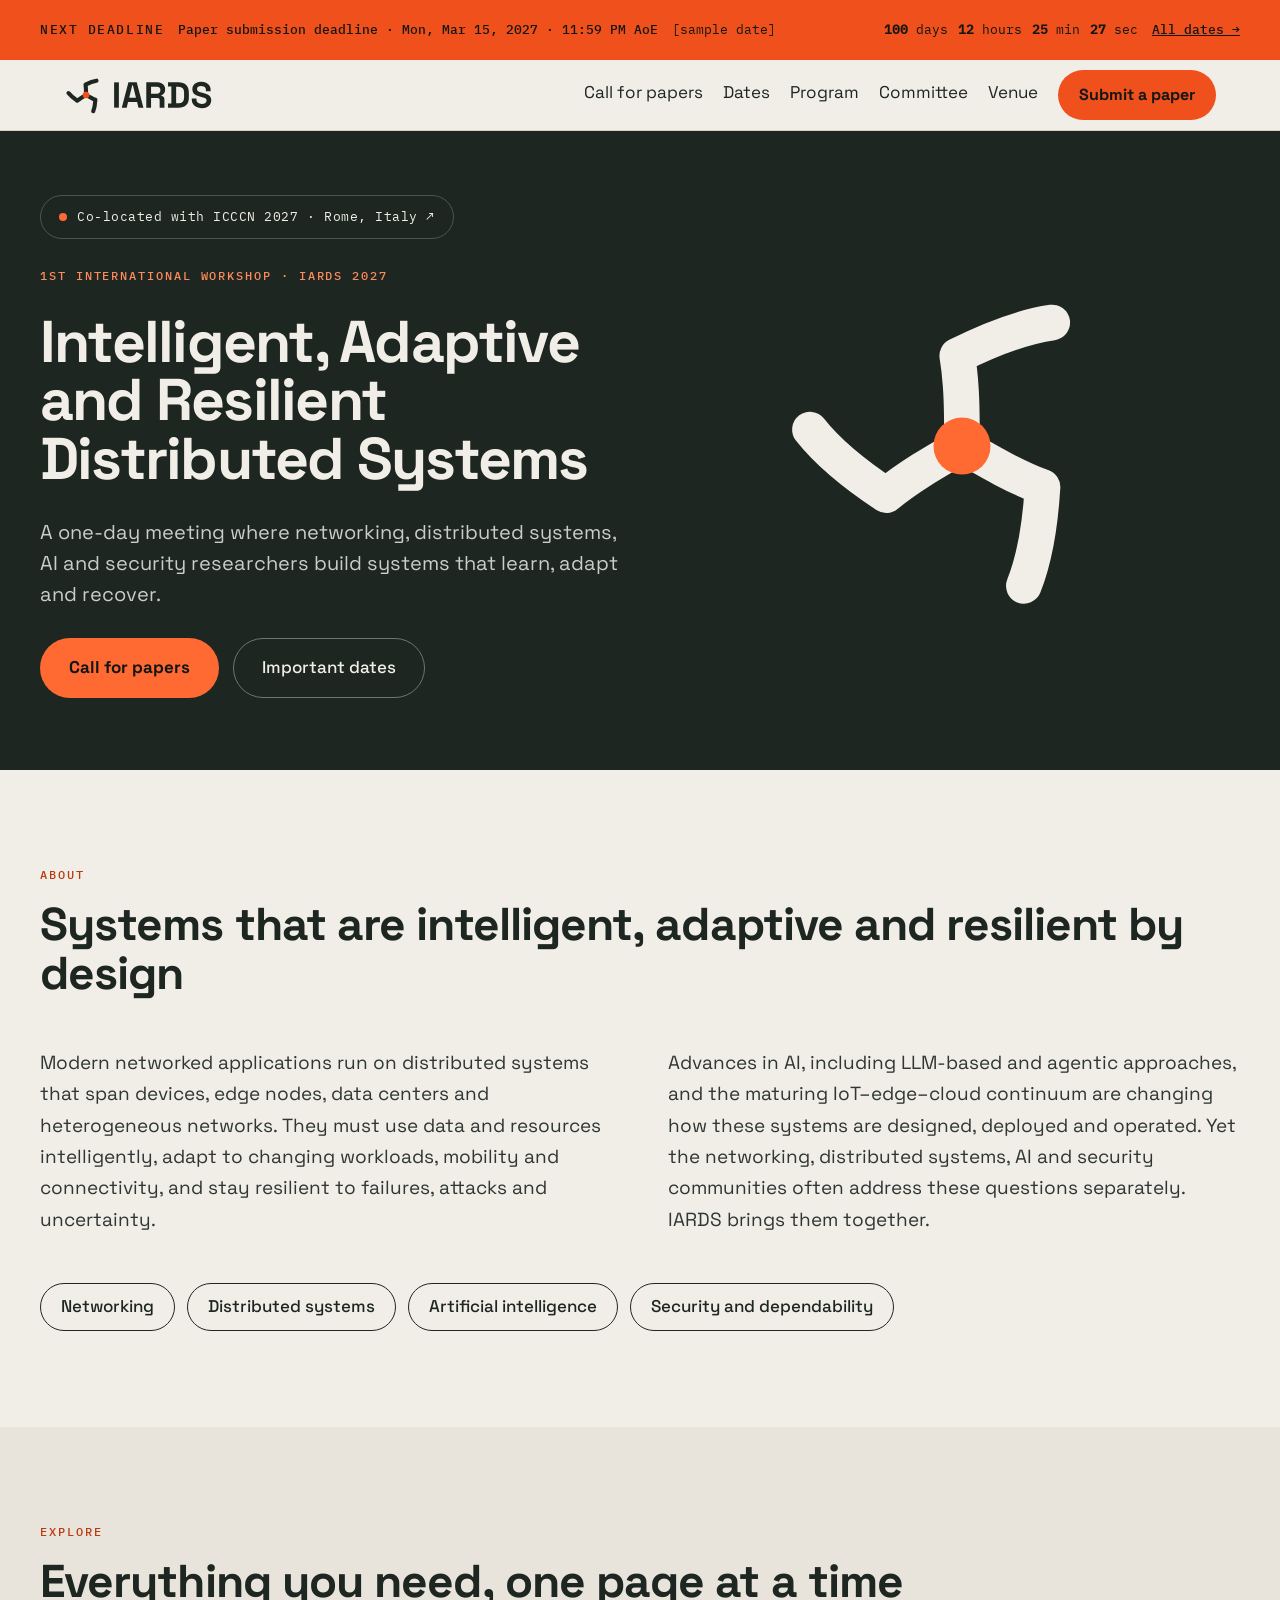
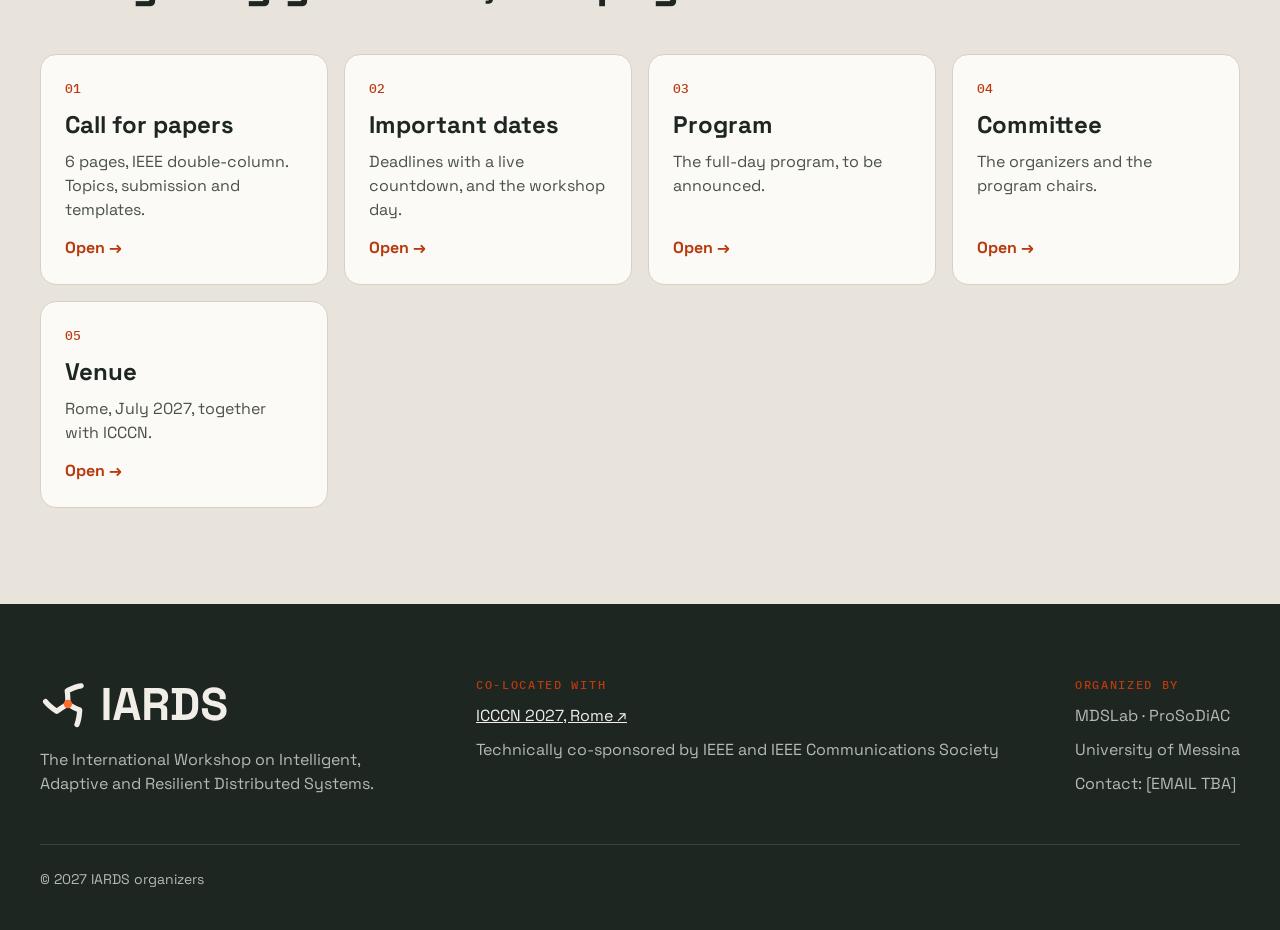
==== index.html @ eb0d82c1 "feat: initial IARDS 2027 static website Home, call for papers, dates, program, committee, venue and " ====
<!doctype html>
<html lang="en" class="no-js">
<head>
<meta charset="utf-8">
<meta name="viewport" content="width=device-width, initial-scale=1">
<title>IARDS 2027 · Intelligent, Adaptive and Resilient Distributed Systems</title>
<meta name="description" content="A one-day meeting where networking, distributed systems, AI and security researchers build systems that learn, adapt and recover.">
<meta name="theme-color" content="#1E2622">
<link rel="canonical" href="BASE_URL/">
<meta property="og:type" content="website">
<meta property="og:site_name" content="IARDS 2027">
<meta property="og:title" content="IARDS 2027 · Intelligent, Adaptive and Resilient Distributed Systems">
<meta property="og:description" content="A one-day meeting where networking, distributed systems, AI and security researchers build systems that learn, adapt and recover.">
<meta property="og:url" content="BASE_URL/">
<meta property="og:image" content="BASE_URL/assets/og-image.png">
<meta name="twitter:card" content="summary_large_image">
<meta name="twitter:title" content="IARDS 2027 · Intelligent, Adaptive and Resilient Distributed Systems">
<meta name="twitter:description" content="A one-day meeting where networking, distributed systems, AI and security researchers build systems that learn, adapt and recover.">
<meta name="twitter:image" content="BASE_URL/assets/og-image.png">
<!-- HOST-CONF:start (ICCCN reference in meta) -->
<meta name="keywords" content="IARDS, workshop, distributed systems, ICCCN 2027, Rome">
<!-- HOST-CONF:end -->
<link rel="icon" href="assets/favicon.svg" type="image/svg+xml">
<link rel="icon" href="assets/favicon-32.png" sizes="32x32" type="image/png">
<link rel="apple-touch-icon" href="assets/apple-touch-icon.png">
<link rel="manifest" href="site.webmanifest">
<link rel="preload" href="assets/fonts/SpaceGrotesk.woff2" as="font" type="font/woff2" crossorigin>
<link rel="preload" href="assets/fonts/IBMPlexMono-Regular.woff2" as="font" type="font/woff2" crossorigin>
<link rel="stylesheet" href="css/style.css">
</head>
<body>
<a class="skip" href="#main">Skip to content</a>
<div class="deadline-bar" data-countdown>
<div class="wrap">
<div class="grp"><div class="grp" aria-live="polite"><span class="eyebrow-s" data-eyebrow>Next deadline</span>
<span class="lbl"><span data-label>Paper submission deadline</span> · <time datetime="2027-03-15T23:59:00-12:00" data-date>Mon, Mar 15, 2027 · 11:59 PM AoE</time></span><span data-sample>[sample date]</span></div></div>
<div class="grp"><div class="cd" role="timer" aria-label="Time left"><span><b data-d>--</b><span> days</span></span><span><b data-h>--</b><span> hours</span></span><span><b data-m>--</b><span> min</span></span><span><b data-s>--</b><span> sec</span></span></div>
<a href="dates/">All dates →</a></div>
</div></div>
<header class="site-header">
<div class="wrap">
<a class="brand" href="./" aria-label="IARDS home"><img src="assets/logo/iards-logo-light.svg" width="150" height="44" alt="IARDS"></a>
<nav aria-label="Main"><a class="nl" href="call-for-papers/">Call for papers</a><a class="nl" href="dates/">Dates</a><a class="nl" href="program/">Program</a><a class="nl" href="committee/">Committee</a><a class="nl" href="venue/">Venue</a><a class="btn btn-lava" href="call-for-papers/#submission">Submit a paper</a></nav>
</div></header>
<main id="main">
<section class="hero dark"><div class="wrap">
<div class="txt">
<!-- HOST-CONF:start (hero badge) -->
<a class="badge" href="https://www.icccn.org/ICCCN27/index.html"><i></i>Co-located with ICCCN 2027 · Rome, Italy ↗</a>
<!-- HOST-CONF:end -->
<div class="eyebrow">1st International Workshop · IARDS 2027</div>
<h1>Intelligent, Adaptive and Resilient Distributed Systems</h1>
<p class="lead">A one-day meeting where networking, distributed systems, AI and security researchers build systems that learn, adapt and recover.</p>
<div class="btn-row"><a class="btn btn-ondark" href="call-for-papers/">Call for papers</a><a class="btn btn-ghost" href="dates/">Important dates</a></div>
</div>
<div class="art"><img class="spin" src="assets/logo/iards-mark-dark.svg" width="380" height="380" alt="IARDS symbol: three curved legs around an orange disc"></div>
</div></section>
<section class="sec"><div class="wrap stack">
<div class="stack-16"><div class="eyebrow">About</div><h2>Systems that are intelligent, adaptive and resilient by design</h2></div>
<div class="cols">
<p class="body">Modern networked applications run on distributed systems that span devices, edge nodes, data centers and heterogeneous networks. They must use data and resources intelligently, adapt to changing workloads, mobility and connectivity, and stay resilient to failures, attacks and uncertainty.</p>
<p class="body">Advances in AI, including LLM-based and agentic approaches, and the maturing IoT–edge–cloud continuum are changing how these systems are designed, deployed and operated. Yet the networking, distributed systems, AI and security communities often address these questions separately. IARDS brings them together.</p>
</div>
<div class="chips"><span class="chip">Networking</span><span class="chip">Distributed systems</span><span class="chip">Artificial intelligence</span><span class="chip">Security and dependability</span></div>
</div></section>
<section class="sec stone"><div class="wrap stack">
<div class="stack-16"><div class="eyebrow">Explore</div><h2>Everything you need, one page at a time</h2></div>
<div class="grid">
<a class="card link" href="call-for-papers/"><div class="stack-16" style="gap:12px"><div class="num">01</div><div class="t">Call for papers</div><div class="d">6 pages, IEEE double-column. Topics, submission and templates.</div></div><div class="go">Open →</div></a>
<a class="card link" href="dates/"><div class="stack-16" style="gap:12px"><div class="num">02</div><div class="t">Important dates</div><div class="d">Deadlines with a live countdown, and the workshop day.</div></div><div class="go">Open →</div></a>
<a class="card link" href="program/"><div class="stack-16" style="gap:12px"><div class="num">03</div><div class="t">Program</div><div class="d">The full-day program, to be announced.</div></div><div class="go">Open →</div></a>
<a class="card link" href="committee/"><div class="stack-16" style="gap:12px"><div class="num">04</div><div class="t">Committee</div><div class="d">The organizers and the program chairs.</div></div><div class="go">Open →</div></a>
<a class="card link" href="venue/"><div class="stack-16" style="gap:12px"><div class="num">05</div><div class="t">Venue</div><div class="d">Rome, July 2027, together with ICCCN.</div></div><div class="go">Open →</div></a>
</div></div></section>
</main>
<footer class="site-footer">
<div class="wrap">
<div class="f-cols">
<div class="f-col brandcol"><img src="assets/logo/iards-logo-dark.svg" width="190" height="56" alt="IARDS">
<div>The International Workshop on Intelligent, Adaptive and Resilient Distributed Systems.</div></div>
<!-- HOST-CONF:start (co-location with ICCCN: edit or remove for another edition) -->
<div class="f-col"><div class="eyebrow">Co-located with</div>
<a href="https://www.icccn.org/ICCCN27/index.html">ICCCN 2027, Rome ↗</a><div>Technically co-sponsored by IEEE and IEEE Communications Society</div></div>
<!-- HOST-CONF:end -->
<div class="f-col"><div class="eyebrow">Organized by</div>
<div>MDSLab · ProSoDiAC</div><div>University of Messina</div><div>Contact: [EMAIL TBA]</div></div>
</div>
<div class="copy">© 2027 IARDS organizers</div>
</div></footer>
<script src="js/config.js"></script>
<script src="js/countdown.js"></script>
</body>
</html>
---- css/style.css ----
/* IARDS — tokens from design/tokens.json. Mobile-first. */
@font-face{font-family:'Space Grotesk';src:url(../assets/fonts/SpaceGrotesk.woff2) format('woff2');font-weight:300 700;font-display:swap}
@font-face{font-family:'IBM Plex Mono';src:url(../assets/fonts/IBMPlexMono-Regular.woff2) format('woff2');font-weight:400;font-display:swap}
@font-face{font-family:'IBM Plex Mono';src:url(../assets/fonts/IBMPlexMono-Medium.woff2) format('woff2');font-weight:500;font-display:swap}
:root{
  --basalt:#1E2622;--pumice:#F1EEE8;--stone:#E8E4DB;--card:#FBFAF6;--border:#D6D1C5;
  --lava:#F0501B;--lava-on-dark:#FF6A33;--lava-text:#B93A0E;--lava-text-hover:#8E2A06;--lava-tint:#FFF0E8;
  --text:#2F3633;--muted:#4A504C;--disabled:#666C68;
  --on-dark-muted:#B4BAB4;--on-dark-body:#C9CEC9;--on-dark-border:#4A5650;--on-dark-surface:#2A332E;--on-dark-divider:#3A443F;--on-dark-eyebrow:#FF8A5C;
  --btn-on-lava:#121614;
  --display:'Space Grotesk',system-ui,sans-serif;--mono:'IBM Plex Mono',ui-monospace,monospace;
  --max:1200px;
}
*,*::before,*::after{box-sizing:border-box}
html{-webkit-text-size-adjust:100%}
body{margin:0;background:var(--pumice);color:var(--basalt);font-family:var(--display);font-size:17px;line-height:1.5}
img,svg{max-width:100%;height:auto}
a{color:var(--lava-text)}
a:hover{color:var(--lava-text-hover)}
:focus-visible{outline:3px solid var(--basalt);outline-offset:3px;box-shadow:0 0 0 6px var(--lava)}
.dark :focus-visible,.deadline-bar :focus-visible{outline-color:var(--pumice);box-shadow:0 0 0 6px var(--basalt)}
.skip{position:absolute;left:12px;top:-100px;background:var(--basalt);color:var(--pumice);padding:12px 18px;border-radius:999px;z-index:100;text-decoration:none;font-weight:700}
.skip:focus{top:12px}
.wrap{max-width:var(--max);margin:0 auto}
main{display:block;overflow:hidden}

/* Deadline bar */
.deadline-bar{background:var(--lava);color:var(--btn-on-lava);padding:10px 24px;font-family:var(--mono);font-size:13px}
.deadline-bar .wrap{display:flex;gap:6px 18px;flex-wrap:wrap;align-items:center;justify-content:space-between}
.deadline-bar .grp{display:flex;gap:6px 14px;flex-wrap:wrap;align-items:center}
.deadline-bar .eyebrow-s{font-weight:500;letter-spacing:.12em;text-transform:uppercase}
.deadline-bar .lbl{font-weight:500}
.deadline-bar a{color:var(--btn-on-lava);font-weight:500;display:inline-block;padding:10px 0}
.cd{display:flex;gap:10px;font-variant-numeric:tabular-nums;font-weight:500}
.cd span span{font-weight:400}

/* Header */
.site-header{position:sticky;top:0;z-index:10;background:var(--pumice);border-bottom:1px solid var(--border)}
.site-header .wrap{padding:10px 24px;display:flex;align-items:center;justify-content:space-between;gap:16px;flex-wrap:wrap}
.brand{display:flex;min-height:44px;align-items:center}
.brand img{display:block;width:150px;height:44px}
.site-header nav{display:flex;gap:4px 20px;flex-wrap:wrap;align-items:center}
.site-header nav a.nl{color:var(--basalt);text-decoration:none;border-bottom:3px solid transparent;padding:10px 0;min-height:44px;display:inline-flex;align-items:center}
.site-header nav a.nl:hover{border-bottom-color:var(--border)}
.site-header nav a.nl[aria-current="page"]{border-bottom-color:var(--lava)}
.btn{display:inline-flex;gap:10px;align-items:center;justify-content:center;min-height:44px;border-radius:999px;font-family:var(--display);font-weight:700;font-size:16px;text-decoration:none;padding:12px 20px;border:1px solid transparent}
.btn-lava{background:var(--lava);color:var(--btn-on-lava)}
.btn-lava:hover{background:var(--lava-on-dark);color:var(--btn-on-lava)}
.btn-ondark{background:var(--lava-on-dark);color:var(--btn-on-lava);font-size:17px;padding:16px 28px}
.btn-ondark:hover{background:var(--on-dark-eyebrow);color:var(--btn-on-lava)}
.btn-ghost{border-color:#6A7770;color:var(--pumice);font-weight:500;font-size:17px;padding:16px 28px}
.btn-ghost:hover{border-color:var(--pumice);color:var(--pumice)}
.btn-outline{border-color:var(--basalt);color:var(--basalt)}
.btn-outline:hover{background:var(--basalt);color:var(--pumice)}
.btn-dark{background:var(--basalt);color:var(--pumice);font-size:17px;padding:16px 28px}
.btn-dark:hover{background:var(--on-dark-surface);color:var(--pumice)}

/* Sections */
.sec{padding:64px 24px}
.sec.stone{background:var(--stone)}
.dark{background:var(--basalt);color:var(--pumice)}
.band{background:var(--stone);padding:48px 24px 40px}
.band .wrap{display:flex;flex-direction:column;gap:20px}
.eyebrow{font-family:var(--mono);font-size:12px;letter-spacing:.16em;text-transform:uppercase;color:var(--lava-text);font-weight:500}
.dark .eyebrow,.eyebrow.on-dark{color:var(--on-dark-eyebrow)}
h1,h2,h3{font-family:var(--display);margin:0;color:var(--basalt)}
.band h1{font-weight:700;font-size:clamp(40px,5vw,68px);line-height:1.02;letter-spacing:-.03em}
h2{font-weight:700;font-size:clamp(30px,3.6vw,46px);line-height:1.08;letter-spacing:-.02em}
.stack{display:flex;flex-direction:column;gap:48px}
.stack-16{display:flex;flex-direction:column;gap:16px}
.cols{display:flex;gap:32px 56px;flex-wrap:wrap;align-items:flex-start}
.cols>*{flex:1 1 300px;min-width:0}
.body{font-size:19px;line-height:1.65;color:var(--text);margin:0}
.lead{font-size:20px;line-height:1.6;color:var(--text);margin:0;max-width:720px}
.small{font-size:15px;color:var(--muted);margin:0}
.tag{font-family:var(--mono);font-size:12px}

/* Hero */
.hero{padding:48px 24px 56px;overflow:hidden}
.hero .wrap{display:flex;gap:48px;align-items:center;flex-wrap:wrap}
.hero .txt{flex:1 1 320px;display:flex;flex-direction:column;gap:28px;min-width:0}
.hero h1{color:var(--pumice);font-weight:700;font-size:clamp(34px,4.6vw,64px);line-height:1;letter-spacing:-.03em}
.hero .lead{color:var(--on-dark-body);max-width:600px;font-size:20px;line-height:1.55}
.badge{align-self:flex-start;display:inline-flex;gap:10px;align-items:center;border:1px solid var(--on-dark-border);border-radius:999px;padding:10px 18px;min-height:44px;color:var(--pumice);text-decoration:none;font-family:var(--mono);font-size:13px;letter-spacing:.04em}
.badge:hover{border-color:var(--pumice);color:var(--pumice)}
.badge i{width:8px;height:8px;border-radius:50%;background:var(--lava-on-dark);display:inline-block;flex:none}
.btn-row{display:flex;gap:14px;flex-wrap:wrap}
.hero .art{flex:1 1 280px;display:flex;justify-content:center}
.hero .art img{width:min(380px,100%);height:auto;display:block}
.chips{display:flex;gap:12px;flex-wrap:wrap}
.chip{border:1px solid var(--basalt);border-radius:999px;padding:10px 20px;font-weight:500;font-size:17px}

/* Cards */
.grid{display:grid;gap:16px;grid-template-columns:repeat(auto-fit,minmax(min(100%,230px),1fr))}
.grid.w260{grid-template-columns:repeat(auto-fit,minmax(min(100%,260px),1fr))}
.card{border:1px solid var(--border);border-radius:16px;padding:24px;background:var(--card);display:flex;flex-direction:column;gap:14px;text-decoration:none}
.card.link{justify-content:space-between;min-height:190px}
.card.link:hover{border-color:var(--lava-text)}
.card .num{font-family:var(--mono);font-size:13px;color:var(--lava-text);font-weight:500}
.card .t{font-size:24px;font-weight:700;color:var(--basalt);line-height:1.15}
.card .d{font-size:16px;line-height:1.5;color:var(--muted)}
.card .go{font-weight:700;font-size:16px;color:var(--lava-text)}
.topic{min-height:150px}
.topic .t{font-size:19px;font-weight:500;line-height:1.3}
.kit{justify-content:space-between;min-height:230px}
.kit .t{font-size:22px;line-height:1.2}
.ft{align-self:flex-start;font-family:var(--mono);font-size:12px;letter-spacing:.1em;font-weight:500;color:var(--basalt);border:1px solid var(--basalt);border-radius:6px;padding:4px 8px}
.facts{display:flex;gap:32px;flex-wrap:wrap}
.fact{flex:1 1 200px;border-top:2px solid var(--basalt);padding-top:16px;display:flex;flex-direction:column;gap:6px}
.fact .v{font-weight:700;font-size:56px;line-height:1;letter-spacing:-.03em;color:var(--basalt)}
.fact .l{font-size:17px;color:var(--muted)}
.panel{background:var(--basalt);color:var(--pumice);border-radius:20px;padding:28px;display:flex;flex-direction:column;gap:16px}
.panel .big{font-size:22px;font-weight:500}
.notes{display:flex;flex-direction:column;gap:18px;font-size:18px;line-height:1.6;color:var(--text)}
.notes p{margin:0}
.checklist{display:flex;flex-direction:column;gap:10px;font-size:17px}
.tba-panel{border-radius:20px;padding:40px 24px;display:flex;flex-direction:column;gap:20px}
.tba-panel .tba{font-weight:700;font-size:clamp(64px,10vw,140px);line-height:.95;letter-spacing:-.04em}
.tba-panel p{margin:0;font-size:19px;line-height:1.6;color:var(--on-dark-body);max-width:620px}

/* Countdown card + timeline */
.cd-card{border:1px solid var(--on-dark-border);border-radius:20px;padding:20px 24px;display:flex;gap:20px 28px;flex-wrap:wrap;align-items:center;max-width:640px;background:rgba(255,255,255,.04)}
.cd-card .info{flex:1 1 230px;display:flex;flex-direction:column;gap:6px}
.cd-card .nm{font-size:21px;font-weight:700;line-height:1.2}
.cd-card .dt{font-family:var(--mono);font-size:13px;color:var(--on-dark-muted)}
.cd-card .sm{font-family:var(--mono);font-size:12px;color:var(--on-dark-muted)}
.tiles{display:flex;gap:10px}
.tile{min-width:62px;background:var(--on-dark-surface);border-radius:12px;padding:10px 8px;text-align:center}
.tile b{display:block;font-weight:700;font-size:32px;line-height:1;font-variant-numeric:tabular-nums}
.tile span{display:block;font-family:var(--mono);font-size:11px;letter-spacing:.1em;text-transform:uppercase;color:var(--on-dark-muted);margin-top:6px}
.timeline{max-width:900px;display:flex;flex-direction:column;list-style:none;margin:0;padding:0}
.row{display:flex;gap:16px 24px;flex-wrap:wrap;align-items:center;justify-content:space-between;padding:24px 20px;border-top:1px solid var(--border)}
.row .nm{font-size:20px;font-weight:500;color:var(--basalt)}
.row .dt{font-family:var(--mono);font-size:14px;color:var(--muted)}
.row .in{flex:1 1 300px;display:flex;flex-direction:column;gap:6px;min-width:0}
.pill{font-family:var(--mono);font-size:14px;font-weight:500;padding:10px 18px;border-radius:999px;white-space:nowrap;border:1px solid var(--basalt);color:var(--basalt)}
.row.next{background:var(--lava-tint);border:2px solid var(--lava);border-radius:16px;margin:6px 0}
.row.next .nm{font-size:24px;font-weight:700}
.row.next .pill{background:var(--lava);border-color:var(--lava);color:var(--btn-on-lava)}
.row.past .nm,.row.past .dt{color:var(--disabled)}
.row.past .pill{border-color:var(--border);color:var(--disabled)}
.sample{font-family:var(--mono);font-size:12px;color:var(--muted);margin-left:6px}
.dark .sample,.cd-card .sample{color:var(--on-dark-muted)}

/* People */
.person{flex:1 1 340px;border:1px solid var(--border);border-radius:16px;padding:28px;background:var(--card);display:flex;flex-direction:column;gap:16px}
.avatar{width:56px;height:56px;border-radius:50%;background:var(--basalt);color:var(--pumice);display:flex;align-items:center;justify-content:center;font-weight:700;font-size:20px}
.person .n{font-size:22px;font-weight:700;color:var(--basalt)}
.person .r{font-family:var(--mono);font-size:12px;letter-spacing:.12em;text-transform:uppercase;color:var(--lava-text);margin-top:6px;font-weight:500}
.person .a{font-size:16px;color:var(--muted);margin-top:6px}
.person p{margin:0;font-size:16px;line-height:1.55;color:var(--muted)}
.people{display:flex;gap:16px;flex-wrap:wrap}

/* Venue */
.when{font-weight:700;font-size:clamp(34px,4vw,56px);line-height:1.05;letter-spacing:-.02em}

/* Footer */
.site-footer{background:var(--basalt);color:var(--pumice);padding:56px 24px 32px}
.site-footer .wrap{display:flex;flex-direction:column;gap:48px}
.f-cols{display:flex;gap:40px 48px;flex-wrap:wrap;justify-content:space-between}
.f-col{display:flex;flex-direction:column;gap:10px;font-size:16px;color:var(--on-dark-muted)}
.f-col.brandcol{gap:16px;max-width:360px}
.f-col.brandcol img{width:190px;height:56px}
.f-col .eyebrow{font-size:12px;letter-spacing:.14em}
.f-col a{color:var(--pumice)}
.copy{border-top:1px solid var(--on-dark-divider);padding-top:24px;font-size:14px;color:var(--on-dark-muted)}

@media (min-width:768px){
  .sec{padding:96px 24px}
  .band{padding:64px 24px 56px}
  .hero{padding:64px 24px 72px}
  .tba-panel{padding:56px 40px}
  .site-footer{padding:72px 24px 40px}
}
@media (prefers-reduced-motion:no-preference){
  main{animation:enter .45s ease-out both}
  .spin{animation:spin 120s linear infinite}
  @keyframes enter{from{opacity:0;transform:translateX(40px)}to{opacity:1;transform:none}}
  @keyframes spin{to{transform:rotate(360deg)}}
}
@media print{
  .deadline-bar,.site-header nav,.skip{display:none}
  body,.band,.sec.stone,.dark,.site-footer,.card,.panel,.row.next{background:#fff!important;color:#000!important}
  *{color:#000!important;box-shadow:none!important}
  a{text-decoration:underline}
  .spin{animation:none}
}
.no-js .cd,.no-js .tiles{display:none}
[hidden]{display:none!important}
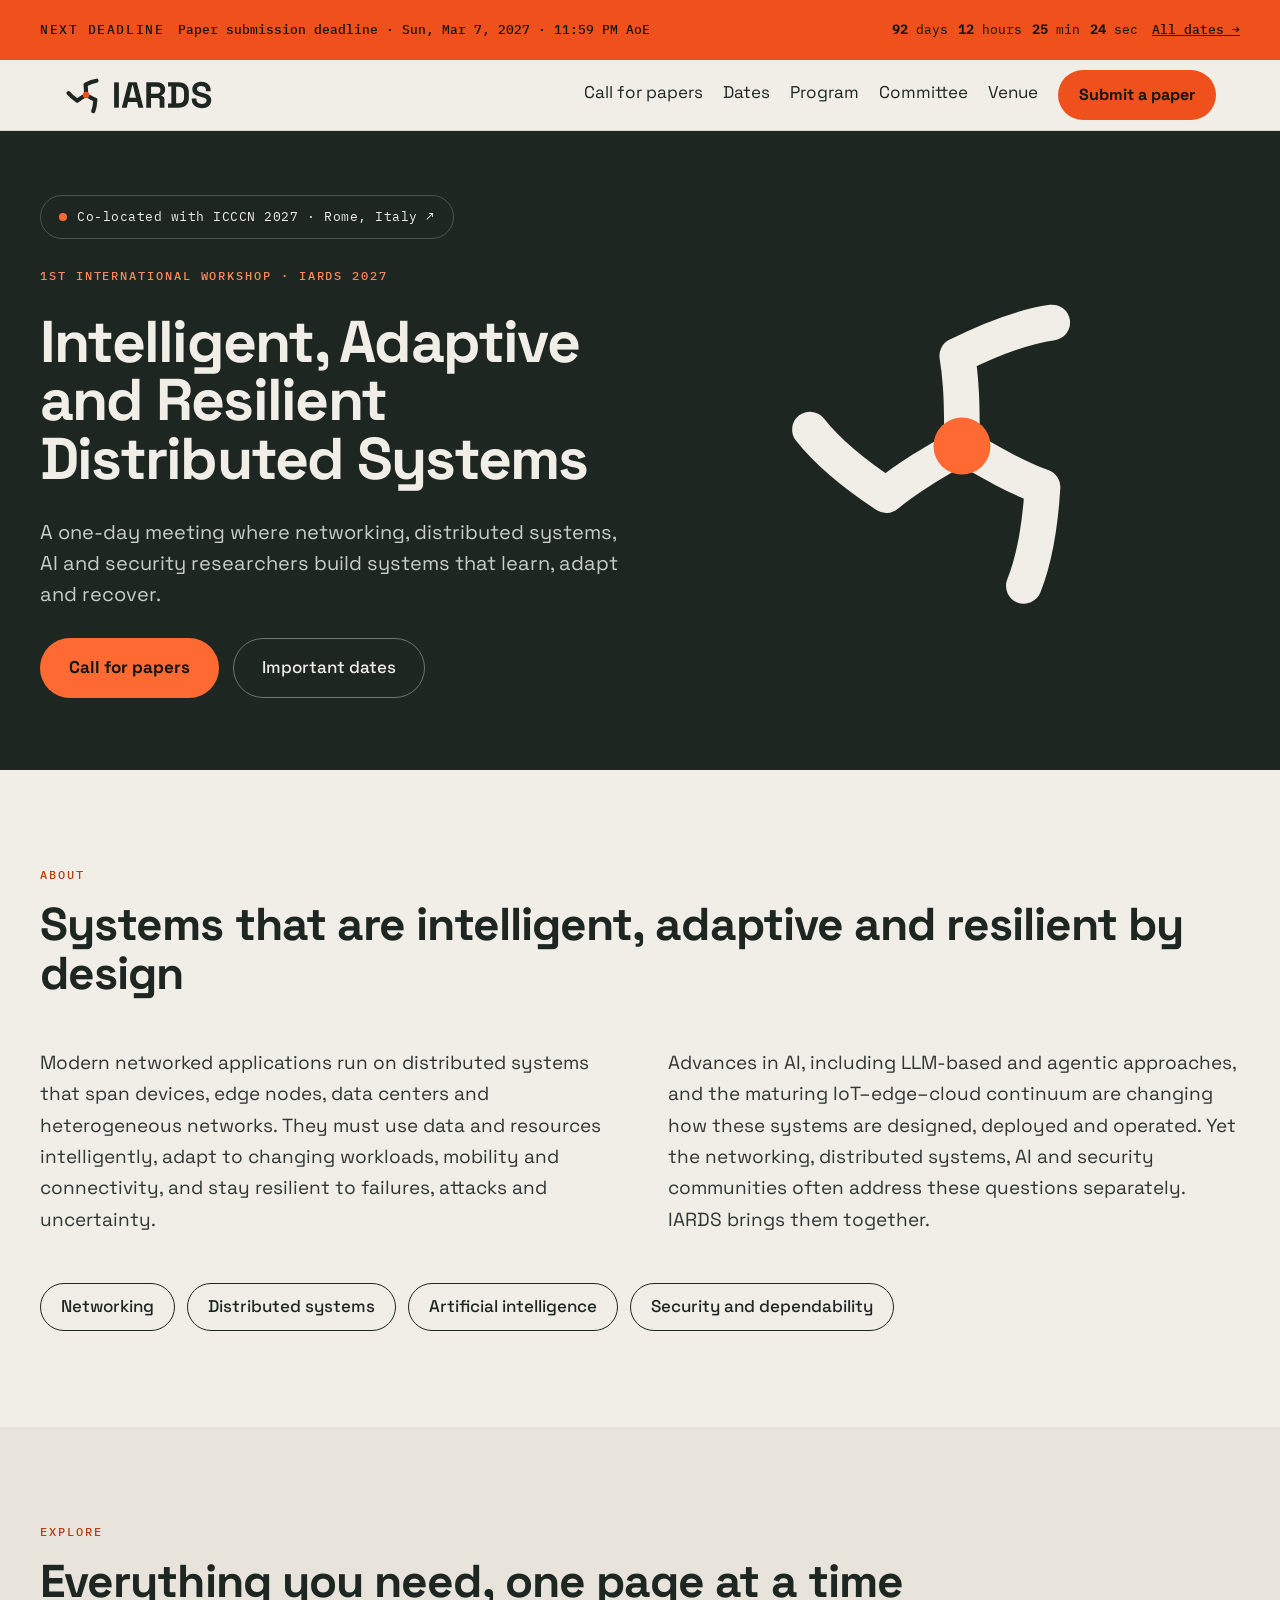
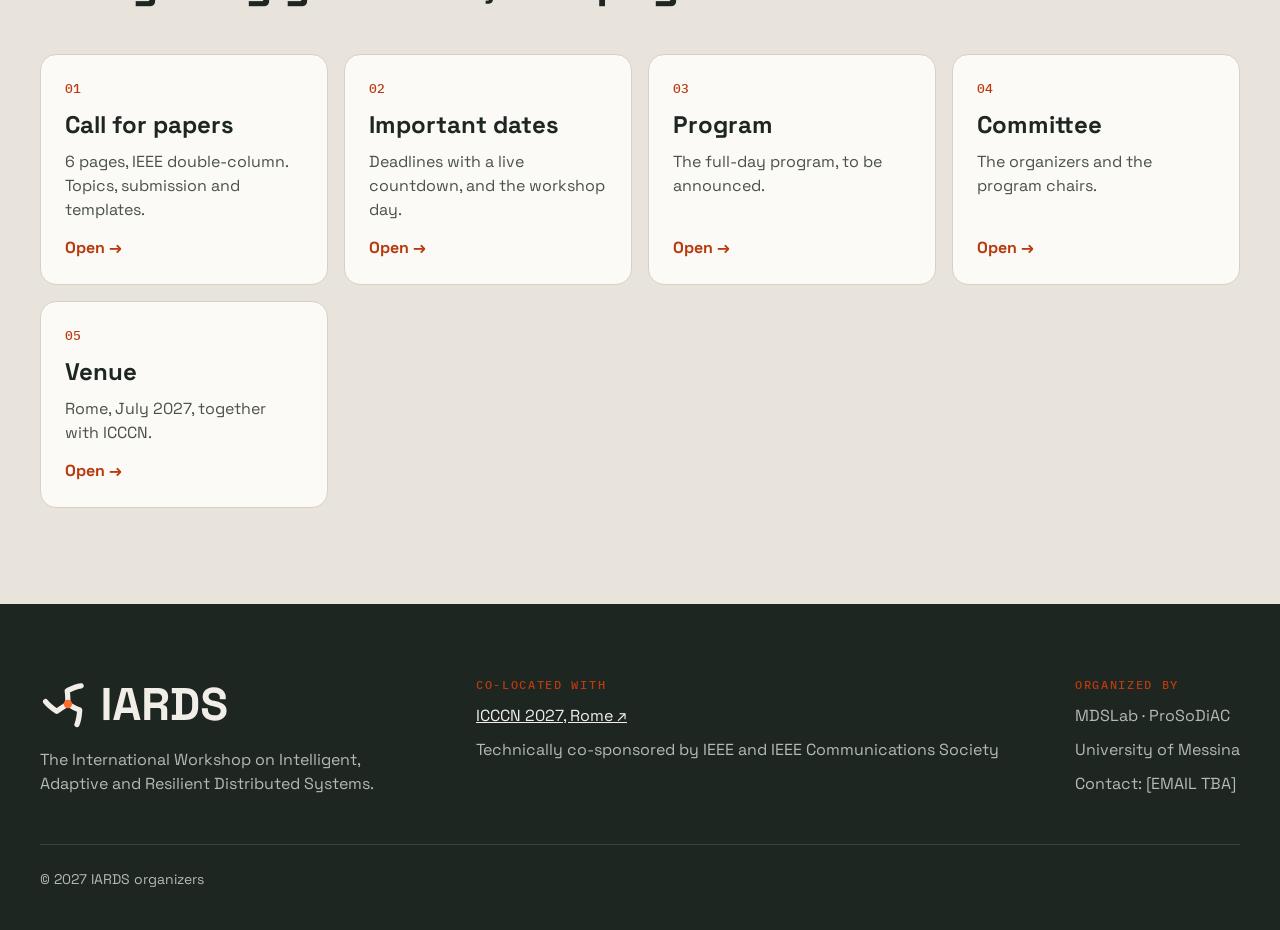
==== commit 7d141077: "feat: set confirmed workshop deadlines Submission Mar 7, notification Apr 23, camera-ready May 7 (ha" ====
--- a/index.html
+++ b/index.html
@@ -33,7 +33,7 @@
 <div class="deadline-bar" data-countdown>
 <div class="wrap">
 <div class="grp"><div class="grp" aria-live="polite"><span class="eyebrow-s" data-eyebrow>Next deadline</span>
-<span class="lbl"><span data-label>Paper submission deadline</span> · <time datetime="2027-03-15T23:59:00-12:00" data-date>Mon, Mar 15, 2027 · 11:59 PM AoE</time></span><span data-sample>[sample date]</span></div></div>
+<span class="lbl"><span data-label>Paper submission deadline</span> · <time datetime="2027-03-07T23:59:00-12:00" data-date>Sun, Mar 7, 2027 · 11:59 PM AoE</time></span><span data-sample></span></div></div>
 <div class="grp"><div class="cd" role="timer" aria-label="Time left"><span><b data-d>--</b><span> days</span></span><span><b data-h>--</b><span> hours</span></span><span><b data-m>--</b><span> min</span></span><span><b data-s>--</b><span> sec</span></span></div>
 <a href="dates/">All dates →</a></div>
 </div></div>
